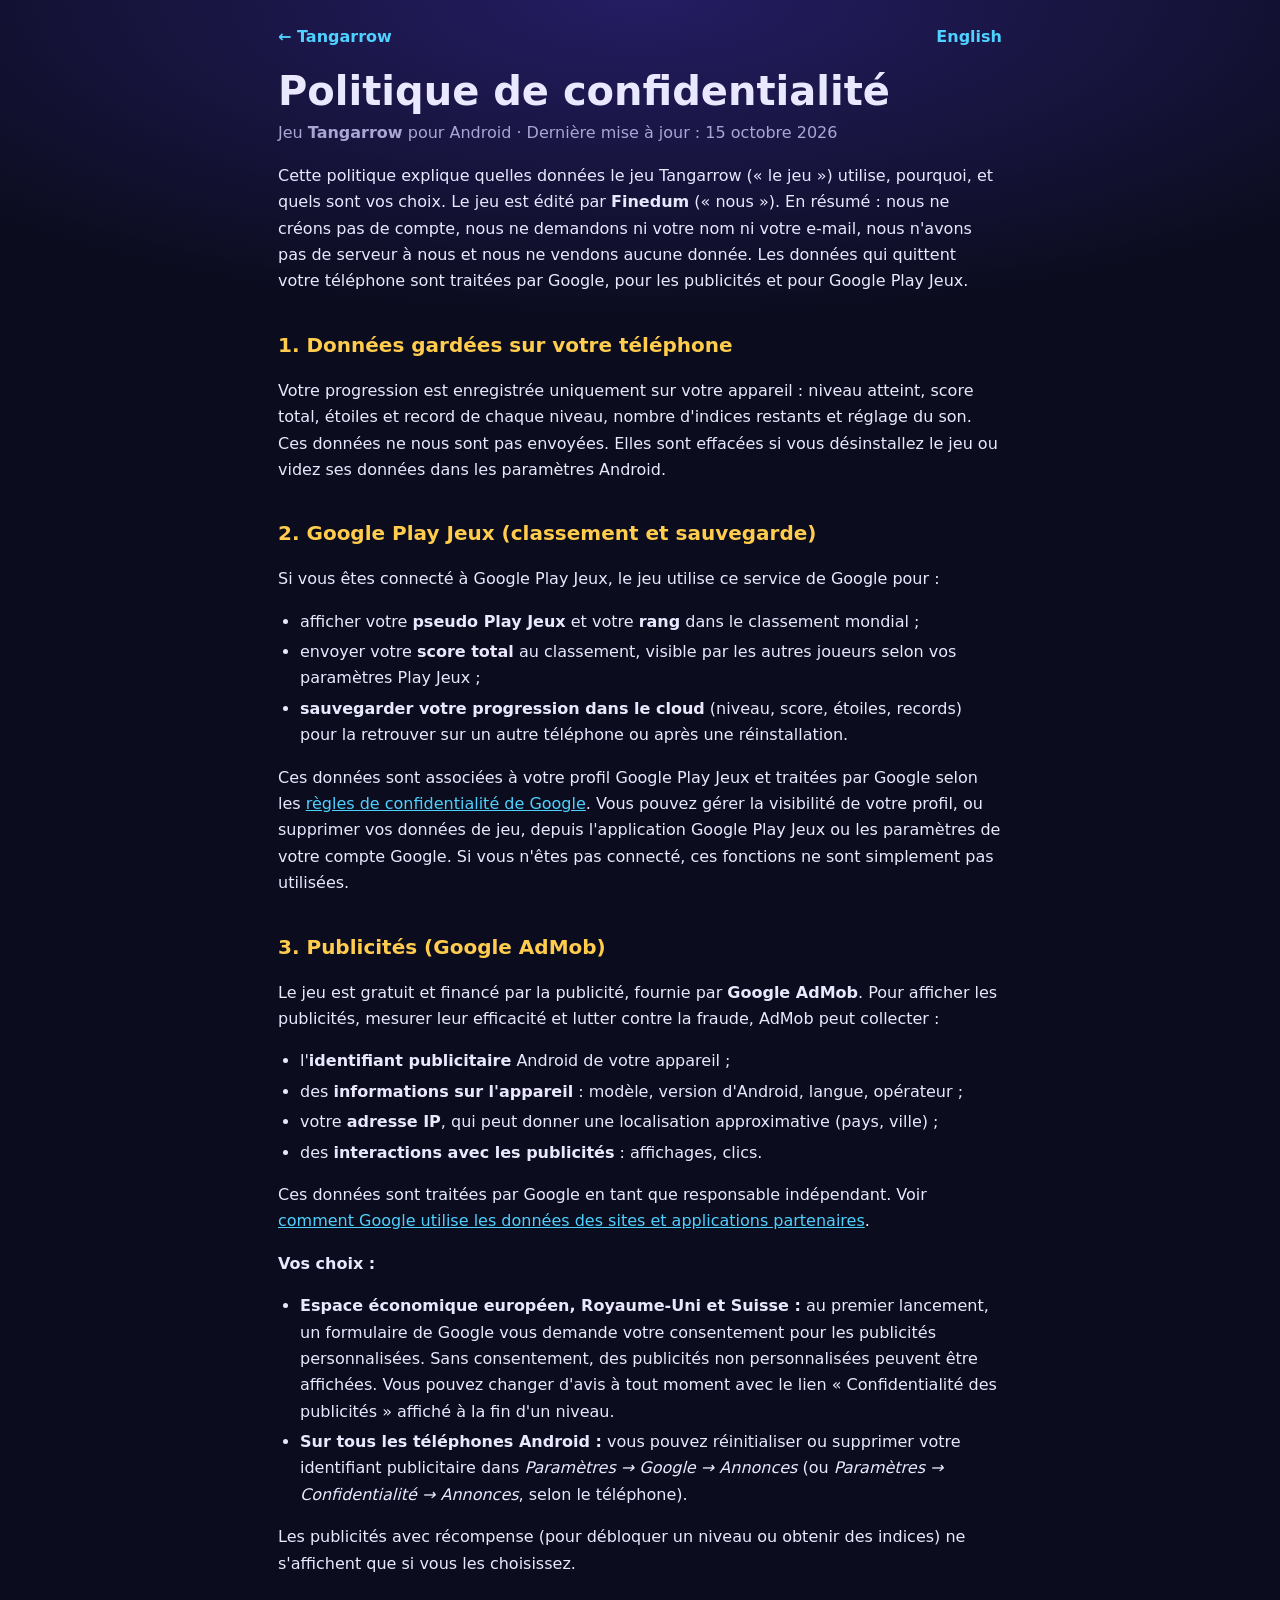
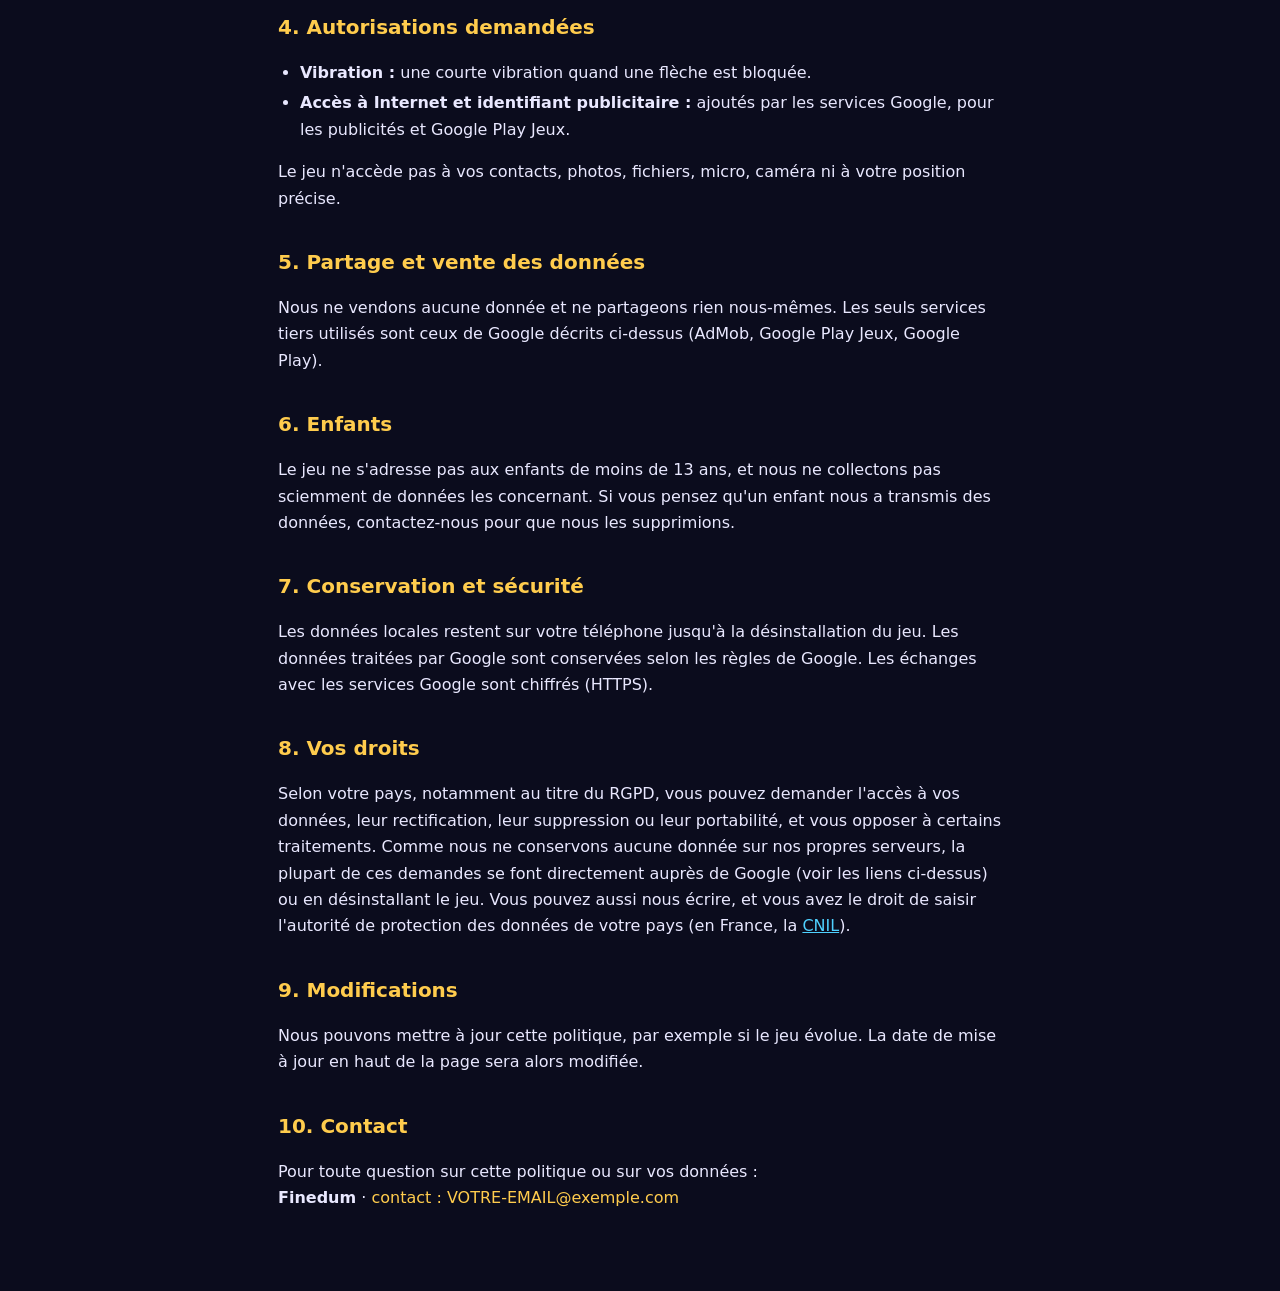
==== confidentialite.html @ 75489584 "Add files via upload" ====
<!doctype html>
<html lang="fr">
<head>
<meta charset="utf-8">
<meta name="viewport" content="width=device-width, initial-scale=1">
<title>Politique de confidentialité – Tangarrow</title>
<meta name="description" content="Politique de confidentialité du jeu Tangarrow pour Android.">
<link rel="stylesheet" href="style.css">
</head>
<body>
<main>
  <nav class="top"><a href="index.html">← Tangarrow</a><a href="privacy.html" hreflang="en">English</a></nav>
  <h1>Politique de confidentialité</h1>
  <p class="meta">Jeu <b>Tangarrow</b> pour Android · Dernière mise à jour : 15 octobre 2026</p>

  <p>Cette politique explique quelles données le jeu Tangarrow (« le jeu ») utilise, pourquoi, et quels sont vos choix.
  Le jeu est édité par <b>Finedum</b> (« nous »). En résumé : nous ne créons pas de compte, nous ne demandons ni votre nom
  ni votre e-mail, nous n'avons pas de serveur à nous et nous ne vendons aucune donnée. Les données qui quittent votre
  téléphone sont traitées par Google, pour les publicités et pour Google Play Jeux.</p>

  <h2>1. Données gardées sur votre téléphone</h2>
  <p>Votre progression est enregistrée uniquement sur votre appareil : niveau atteint, score total, étoiles et record de chaque
  niveau, nombre d'indices restants et réglage du son. Ces données ne nous sont pas envoyées. Elles sont effacées si vous
  désinstallez le jeu ou videz ses données dans les paramètres Android.</p>

  <h2>2. Google Play Jeux (classement et sauvegarde)</h2>
  <p>Si vous êtes connecté à Google Play Jeux, le jeu utilise ce service de Google pour :</p>
  <ul>
    <li>afficher votre <b>pseudo Play Jeux</b> et votre <b>rang</b> dans le classement mondial ;</li>
    <li>envoyer votre <b>score total</b> au classement, visible par les autres joueurs selon vos paramètres Play Jeux ;</li>
    <li><b>sauvegarder votre progression dans le cloud</b> (niveau, score, étoiles, records) pour la retrouver sur un autre
    téléphone ou après une réinstallation.</li>
  </ul>
  <p>Ces données sont associées à votre profil Google Play Jeux et traitées par Google selon les
  <a href="https://policies.google.com/privacy">règles de confidentialité de Google</a>. Vous pouvez gérer la visibilité de votre
  profil, ou supprimer vos données de jeu, depuis l'application Google Play Jeux ou les paramètres de votre compte Google.
  Si vous n'êtes pas connecté, ces fonctions ne sont simplement pas utilisées.</p>

  <h2>3. Publicités (Google AdMob)</h2>
  <p>Le jeu est gratuit et financé par la publicité, fournie par <b>Google AdMob</b>. Pour afficher les publicités, mesurer
  leur efficacité et lutter contre la fraude, AdMob peut collecter :</p>
  <ul>
    <li>l'<b>identifiant publicitaire</b> Android de votre appareil ;</li>
    <li>des <b>informations sur l'appareil</b> : modèle, version d'Android, langue, opérateur ;</li>
    <li>votre <b>adresse IP</b>, qui peut donner une localisation approximative (pays, ville) ;</li>
    <li>des <b>interactions avec les publicités</b> : affichages, clics.</li>
  </ul>
  <p>Ces données sont traitées par Google en tant que responsable indépendant. Voir
  <a href="https://policies.google.com/technologies/partner-sites">comment Google utilise les données des sites et applications partenaires</a>.</p>
  <p><b>Vos choix :</b></p>
  <ul>
    <li><b>Espace économique européen, Royaume-Uni et Suisse :</b> au premier lancement, un formulaire de Google vous demande
    votre consentement pour les publicités personnalisées. Sans consentement, des publicités non personnalisées peuvent être
    affichées. Vous pouvez changer d'avis à tout moment avec le lien « Confidentialité des publicités » affiché à la fin d'un niveau.</li>
    <li><b>Sur tous les téléphones Android :</b> vous pouvez réinitialiser ou supprimer votre identifiant publicitaire dans
    <i>Paramètres → Google → Annonces</i> (ou <i>Paramètres → Confidentialité → Annonces</i>, selon le téléphone).</li>
  </ul>
  <p>Les publicités avec récompense (pour débloquer un niveau ou obtenir des indices) ne s'affichent que si vous les choisissez.</p>

  <h2>4. Autorisations demandées</h2>
  <ul>
    <li><b>Vibration :</b> une courte vibration quand une flèche est bloquée.</li>
    <li><b>Accès à Internet et identifiant publicitaire :</b> ajoutés par les services Google, pour les publicités et Google Play Jeux.</li>
  </ul>
  <p>Le jeu n'accède pas à vos contacts, photos, fichiers, micro, caméra ni à votre position précise.</p>

  <h2>5. Partage et vente des données</h2>
  <p>Nous ne vendons aucune donnée et ne partageons rien nous-mêmes. Les seuls services tiers utilisés sont ceux de Google
  décrits ci-dessus (AdMob, Google Play Jeux, Google Play).</p>

  <h2>6. Enfants</h2>
  <p>Le jeu ne s'adresse pas aux enfants de moins de 13 ans, et nous ne collectons pas sciemment de données les concernant.
  Si vous pensez qu'un enfant nous a transmis des données, contactez-nous pour que nous les supprimions.</p>

  <h2>7. Conservation et sécurité</h2>
  <p>Les données locales restent sur votre téléphone jusqu'à la désinstallation du jeu. Les données traitées par Google sont
  conservées selon les règles de Google. Les échanges avec les services Google sont chiffrés (HTTPS).</p>

  <h2>8. Vos droits</h2>
  <p>Selon votre pays, notamment au titre du RGPD, vous pouvez demander l'accès à vos données, leur rectification, leur
  suppression ou leur portabilité, et vous opposer à certains traitements. Comme nous ne conservons aucune donnée sur nos
  propres serveurs, la plupart de ces demandes se font directement auprès de Google (voir les liens ci-dessus) ou en
  désinstallant le jeu. Vous pouvez aussi nous écrire, et vous avez le droit de saisir l'autorité de protection des données de
  votre pays (en France, la <a href="https://www.cnil.fr">CNIL</a>).</p>

  <h2>9. Modifications</h2>
  <p>Nous pouvons mettre à jour cette politique, par exemple si le jeu évolue. La date de mise à jour en haut de la page
  sera alors modifiée.</p>

  <h2>10. Contact</h2>
  <p>Pour toute question sur cette politique ou sur vos données :<br>
  <b>Finedum</b> · <span class="mail">contact : VOTRE-EMAIL@exemple.com</span></p>
</main>
</body>
</html>
---- style.css ----
/* Tangarrow site: night-blue neon look of the game, kept quiet so long legal text stays easy to read. */
:root {
  --bg: #0b0c1d;
  --panel: #14153a;
  --text: #e9e8ff;
  --muted: #a9a6d6;
  --line: rgba(255, 255, 255, .10);
  --gold: #ffcc4d;
  --cyan: #4fd1ff;
  --pink: #ff5fa2;
  color-scheme: dark;
}
* { box-sizing: border-box; }
body {
  margin: 0; color: var(--text);
  background: radial-gradient(120% 60% at 50% 0%, #241d63 0%, var(--bg) 60%) fixed, var(--bg);
  font: 16px/1.65 system-ui, "Segoe UI", Roboto, sans-serif;
}
main { max-width: 760px; margin: 0 auto; padding-inline: 18px; padding-block: 24px 64px; }
h1 { font-size: clamp(28px, 6vw, 40px); line-height: 1.15; margin: 18px 0 6px; text-wrap: balance; }
h2 { font-size: 20px; margin: 34px 0 8px; color: var(--gold); }
p, li { color: var(--text); }
ul { padding-left: 22px; }
li + li { margin-top: 4px; }
a { color: var(--cyan); }
a:hover { color: var(--pink); }
.meta { color: var(--muted); margin-top: 0; }
.mail { color: var(--gold); }
nav.top { display: flex; justify-content: space-between; gap: 12px; font-weight: 700; }
nav.top a { text-decoration: none; }

/* home page */
.hero { display: grid; justify-items: center; text-align: center; gap: 10px; padding-top: 24px; }
.hero img { width: min(46vw, 200px); border-radius: 22%; box-shadow: 0 18px 60px rgba(79, 209, 255, .25); }
.hero p { max-width: 46ch; color: var(--muted); margin: 0; }
.cta {
  display: inline-block; margin-top: 10px; padding: 14px 26px; border-radius: 999px; text-decoration: none;
  font-weight: 800; color: #fff; background: linear-gradient(90deg, var(--pink), #a78bfa, var(--cyan));
}
.cta:hover { color: #fff; filter: brightness(1.08); }
.links { display: flex; flex-wrap: wrap; justify-content: center; gap: 8px 18px; margin-top: 38px; color: var(--muted); }
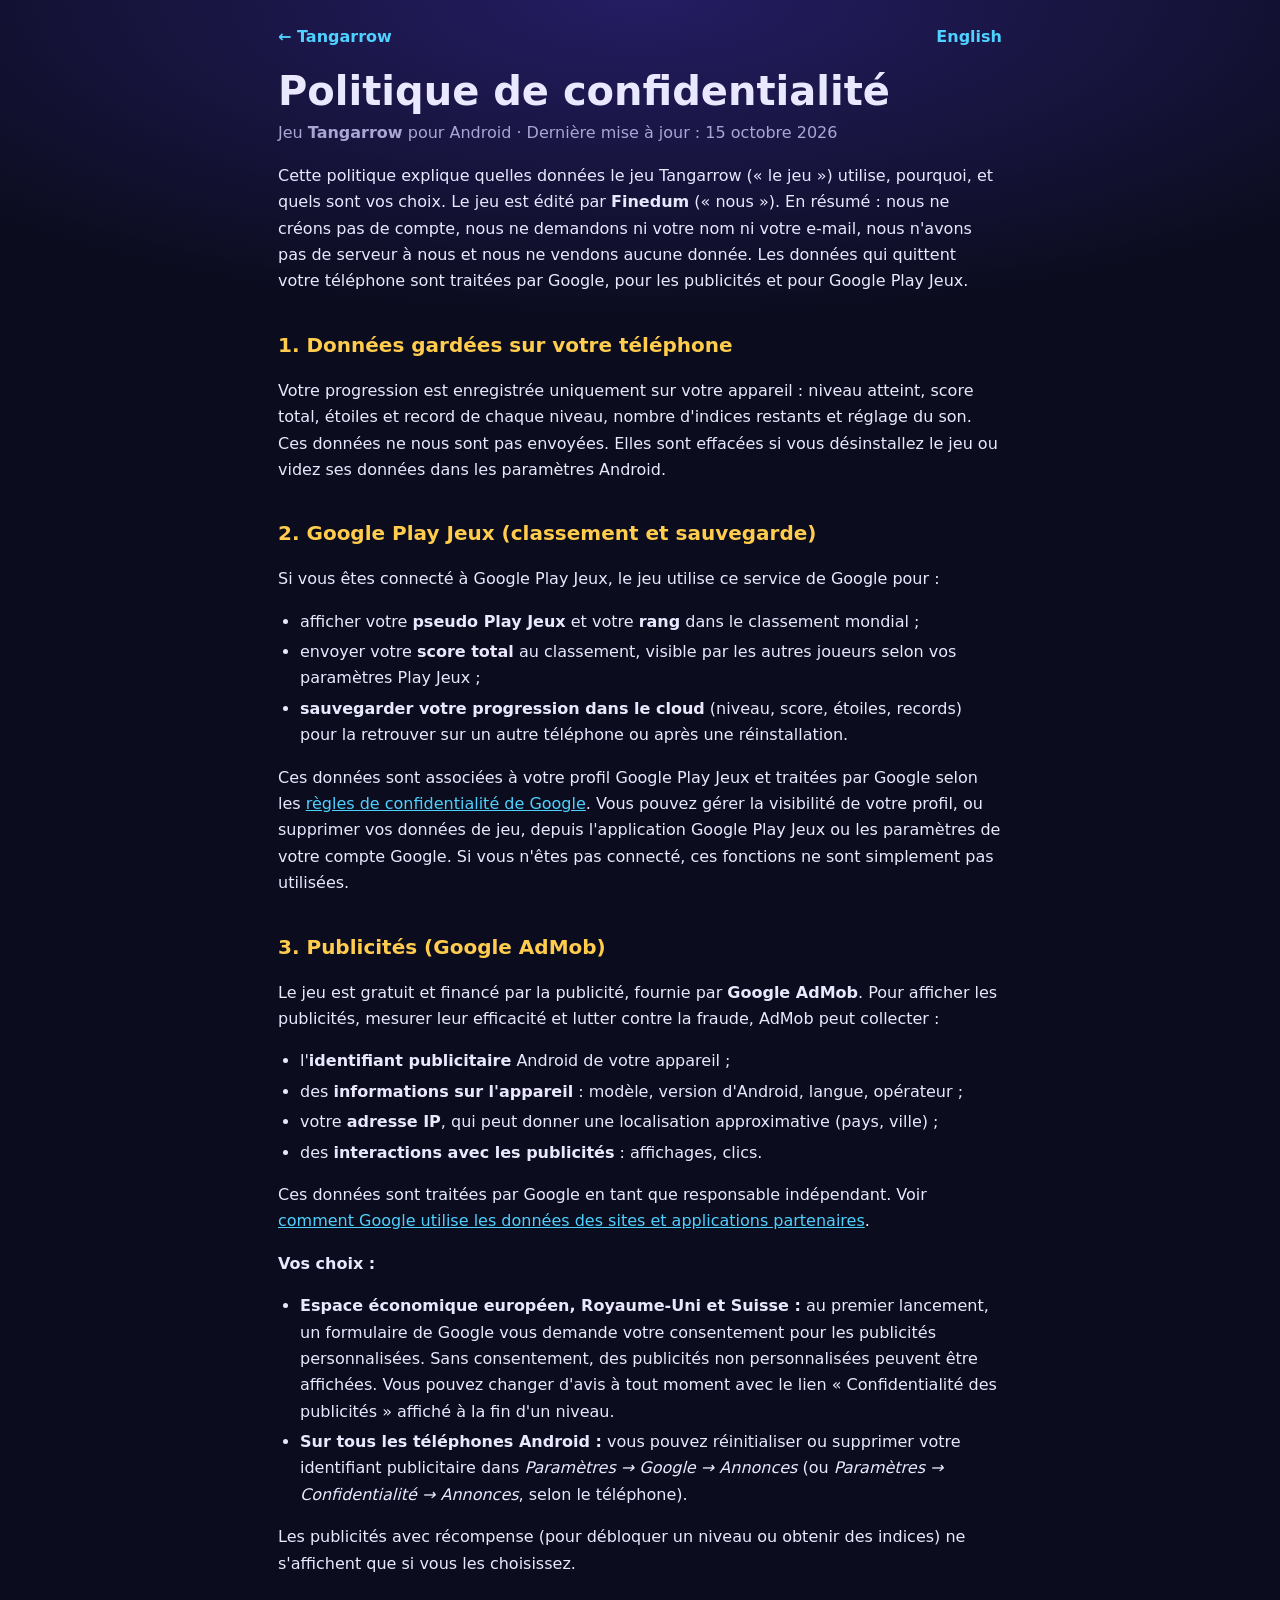
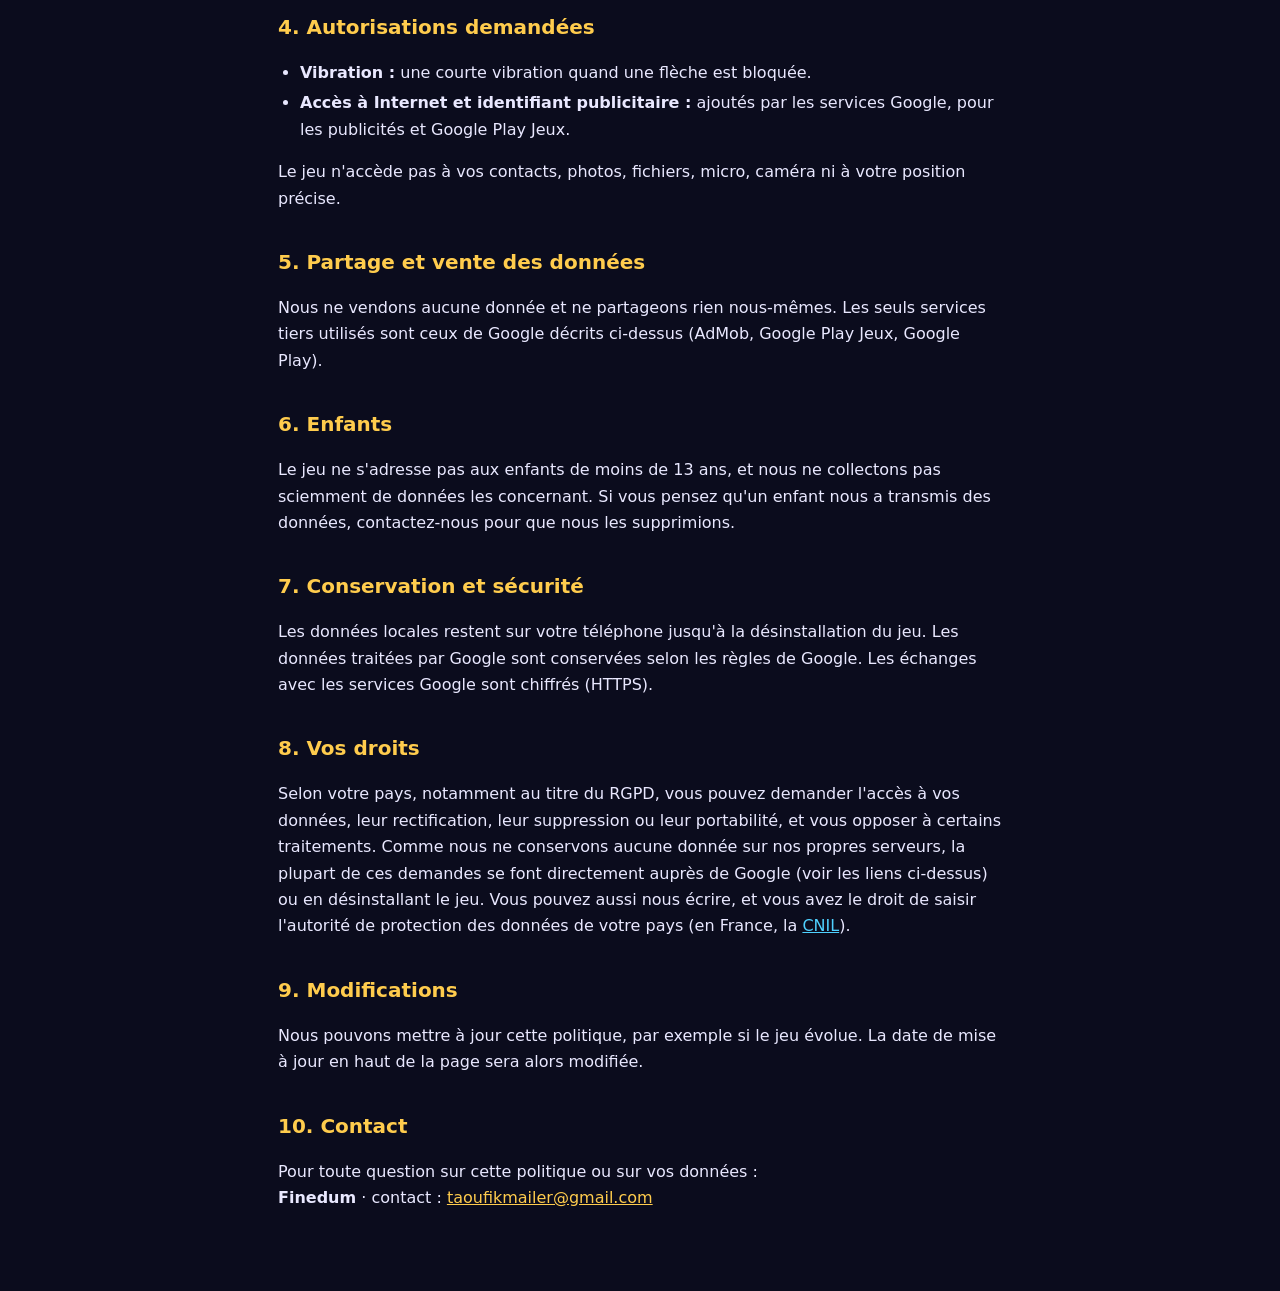
==== commit ebe21a36: "Add files via upload" ====
--- a/confidentialite.html
+++ b/confidentialite.html
@@ -89,7 +89,7 @@
 
   <h2>10. Contact</h2>
   <p>Pour toute question sur cette politique ou sur vos données :<br>
-  <b>Finedum</b> · <span class="mail">contact : VOTRE-EMAIL@exemple.com</span></p>
+  <b>Finedum</b> · contact : <a class="mail" href="mailto:taoufikmailer@gmail.com">taoufikmailer@gmail.com</a></p>
 </main>
 </body>
 </html>
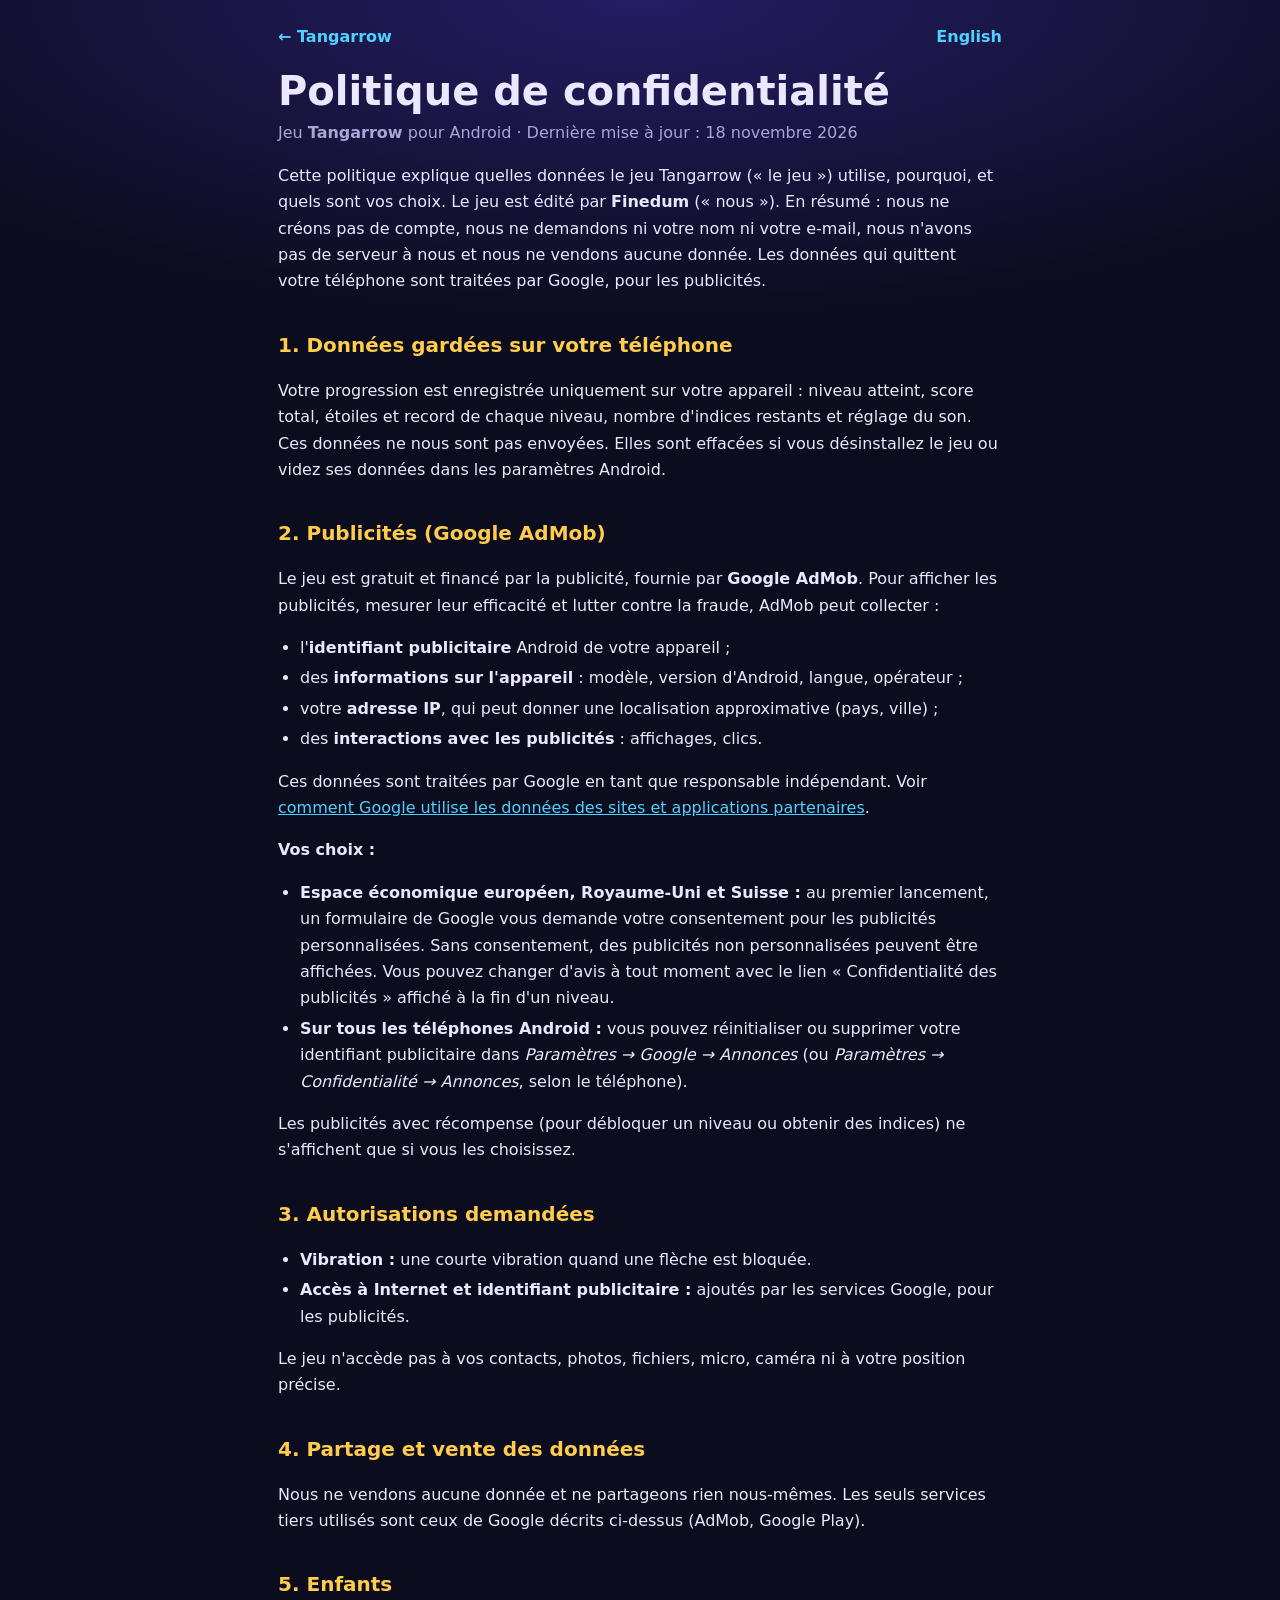
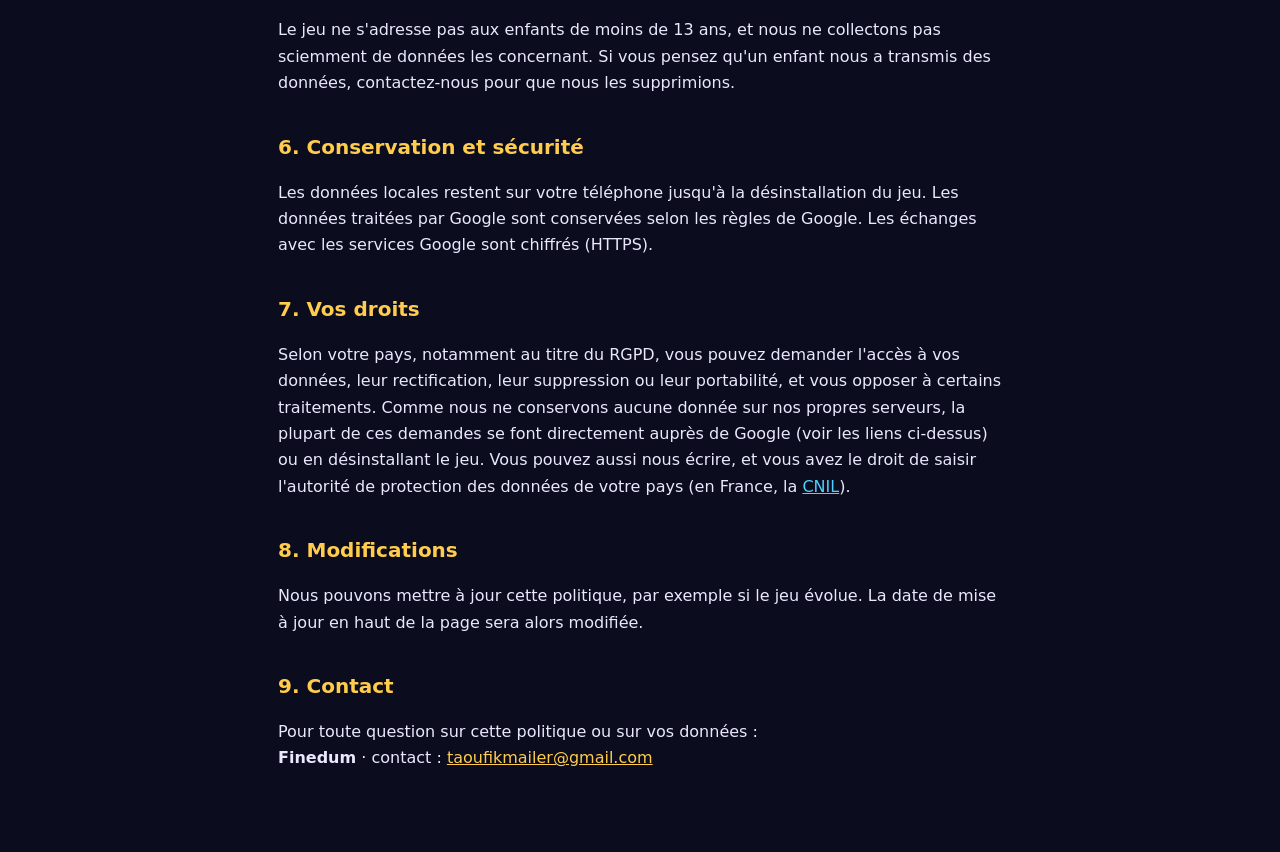
==== commit e10976df: "Add files via upload" ====
--- a/confidentialite.html
+++ b/confidentialite.html
@@ -11,32 +11,19 @@
 <main>
   <nav class="top"><a href="index.html">← Tangarrow</a><a href="privacy.html" hreflang="en">English</a></nav>
   <h1>Politique de confidentialité</h1>
-  <p class="meta">Jeu <b>Tangarrow</b> pour Android · Dernière mise à jour : 15 octobre 2026</p>
+  <p class="meta">Jeu <b>Tangarrow</b> pour Android · Dernière mise à jour : 18 novembre 2026</p>
 
   <p>Cette politique explique quelles données le jeu Tangarrow (« le jeu ») utilise, pourquoi, et quels sont vos choix.
   Le jeu est édité par <b>Finedum</b> (« nous »). En résumé : nous ne créons pas de compte, nous ne demandons ni votre nom
   ni votre e-mail, nous n'avons pas de serveur à nous et nous ne vendons aucune donnée. Les données qui quittent votre
-  téléphone sont traitées par Google, pour les publicités et pour Google Play Jeux.</p>
+  téléphone sont traitées par Google, pour les publicités.</p>
 
   <h2>1. Données gardées sur votre téléphone</h2>
   <p>Votre progression est enregistrée uniquement sur votre appareil : niveau atteint, score total, étoiles et record de chaque
   niveau, nombre d'indices restants et réglage du son. Ces données ne nous sont pas envoyées. Elles sont effacées si vous
   désinstallez le jeu ou videz ses données dans les paramètres Android.</p>
 
-  <h2>2. Google Play Jeux (classement et sauvegarde)</h2>
-  <p>Si vous êtes connecté à Google Play Jeux, le jeu utilise ce service de Google pour :</p>
-  <ul>
-    <li>afficher votre <b>pseudo Play Jeux</b> et votre <b>rang</b> dans le classement mondial ;</li>
-    <li>envoyer votre <b>score total</b> au classement, visible par les autres joueurs selon vos paramètres Play Jeux ;</li>
-    <li><b>sauvegarder votre progression dans le cloud</b> (niveau, score, étoiles, records) pour la retrouver sur un autre
-    téléphone ou après une réinstallation.</li>
-  </ul>
-  <p>Ces données sont associées à votre profil Google Play Jeux et traitées par Google selon les
-  <a href="https://policies.google.com/privacy">règles de confidentialité de Google</a>. Vous pouvez gérer la visibilité de votre
-  profil, ou supprimer vos données de jeu, depuis l'application Google Play Jeux ou les paramètres de votre compte Google.
-  Si vous n'êtes pas connecté, ces fonctions ne sont simplement pas utilisées.</p>
-
-  <h2>3. Publicités (Google AdMob)</h2>
+  <h2>2. Publicités (Google AdMob)</h2>
   <p>Le jeu est gratuit et financé par la publicité, fournie par <b>Google AdMob</b>. Pour afficher les publicités, mesurer
   leur efficacité et lutter contre la fraude, AdMob peut collecter :</p>
   <ul>
@@ -57,37 +44,37 @@
   </ul>
   <p>Les publicités avec récompense (pour débloquer un niveau ou obtenir des indices) ne s'affichent que si vous les choisissez.</p>
 
-  <h2>4. Autorisations demandées</h2>
+  <h2>3. Autorisations demandées</h2>
   <ul>
     <li><b>Vibration :</b> une courte vibration quand une flèche est bloquée.</li>
-    <li><b>Accès à Internet et identifiant publicitaire :</b> ajoutés par les services Google, pour les publicités et Google Play Jeux.</li>
+    <li><b>Accès à Internet et identifiant publicitaire :</b> ajoutés par les services Google, pour les publicités.</li>
   </ul>
   <p>Le jeu n'accède pas à vos contacts, photos, fichiers, micro, caméra ni à votre position précise.</p>
 
-  <h2>5. Partage et vente des données</h2>
+  <h2>4. Partage et vente des données</h2>
   <p>Nous ne vendons aucune donnée et ne partageons rien nous-mêmes. Les seuls services tiers utilisés sont ceux de Google
-  décrits ci-dessus (AdMob, Google Play Jeux, Google Play).</p>
+  décrits ci-dessus (AdMob, Google Play).</p>
 
-  <h2>6. Enfants</h2>
+  <h2>5. Enfants</h2>
   <p>Le jeu ne s'adresse pas aux enfants de moins de 13 ans, et nous ne collectons pas sciemment de données les concernant.
   Si vous pensez qu'un enfant nous a transmis des données, contactez-nous pour que nous les supprimions.</p>
 
-  <h2>7. Conservation et sécurité</h2>
+  <h2>6. Conservation et sécurité</h2>
   <p>Les données locales restent sur votre téléphone jusqu'à la désinstallation du jeu. Les données traitées par Google sont
   conservées selon les règles de Google. Les échanges avec les services Google sont chiffrés (HTTPS).</p>
 
-  <h2>8. Vos droits</h2>
+  <h2>7. Vos droits</h2>
   <p>Selon votre pays, notamment au titre du RGPD, vous pouvez demander l'accès à vos données, leur rectification, leur
   suppression ou leur portabilité, et vous opposer à certains traitements. Comme nous ne conservons aucune donnée sur nos
   propres serveurs, la plupart de ces demandes se font directement auprès de Google (voir les liens ci-dessus) ou en
   désinstallant le jeu. Vous pouvez aussi nous écrire, et vous avez le droit de saisir l'autorité de protection des données de
   votre pays (en France, la <a href="https://www.cnil.fr">CNIL</a>).</p>
 
-  <h2>9. Modifications</h2>
+  <h2>8. Modifications</h2>
   <p>Nous pouvons mettre à jour cette politique, par exemple si le jeu évolue. La date de mise à jour en haut de la page
   sera alors modifiée.</p>
 
-  <h2>10. Contact</h2>
+  <h2>9. Contact</h2>
   <p>Pour toute question sur cette politique ou sur vos données :<br>
   <b>Finedum</b> · contact : <a class="mail" href="mailto:taoufikmailer@gmail.com">taoufikmailer@gmail.com</a></p>
 </main>
